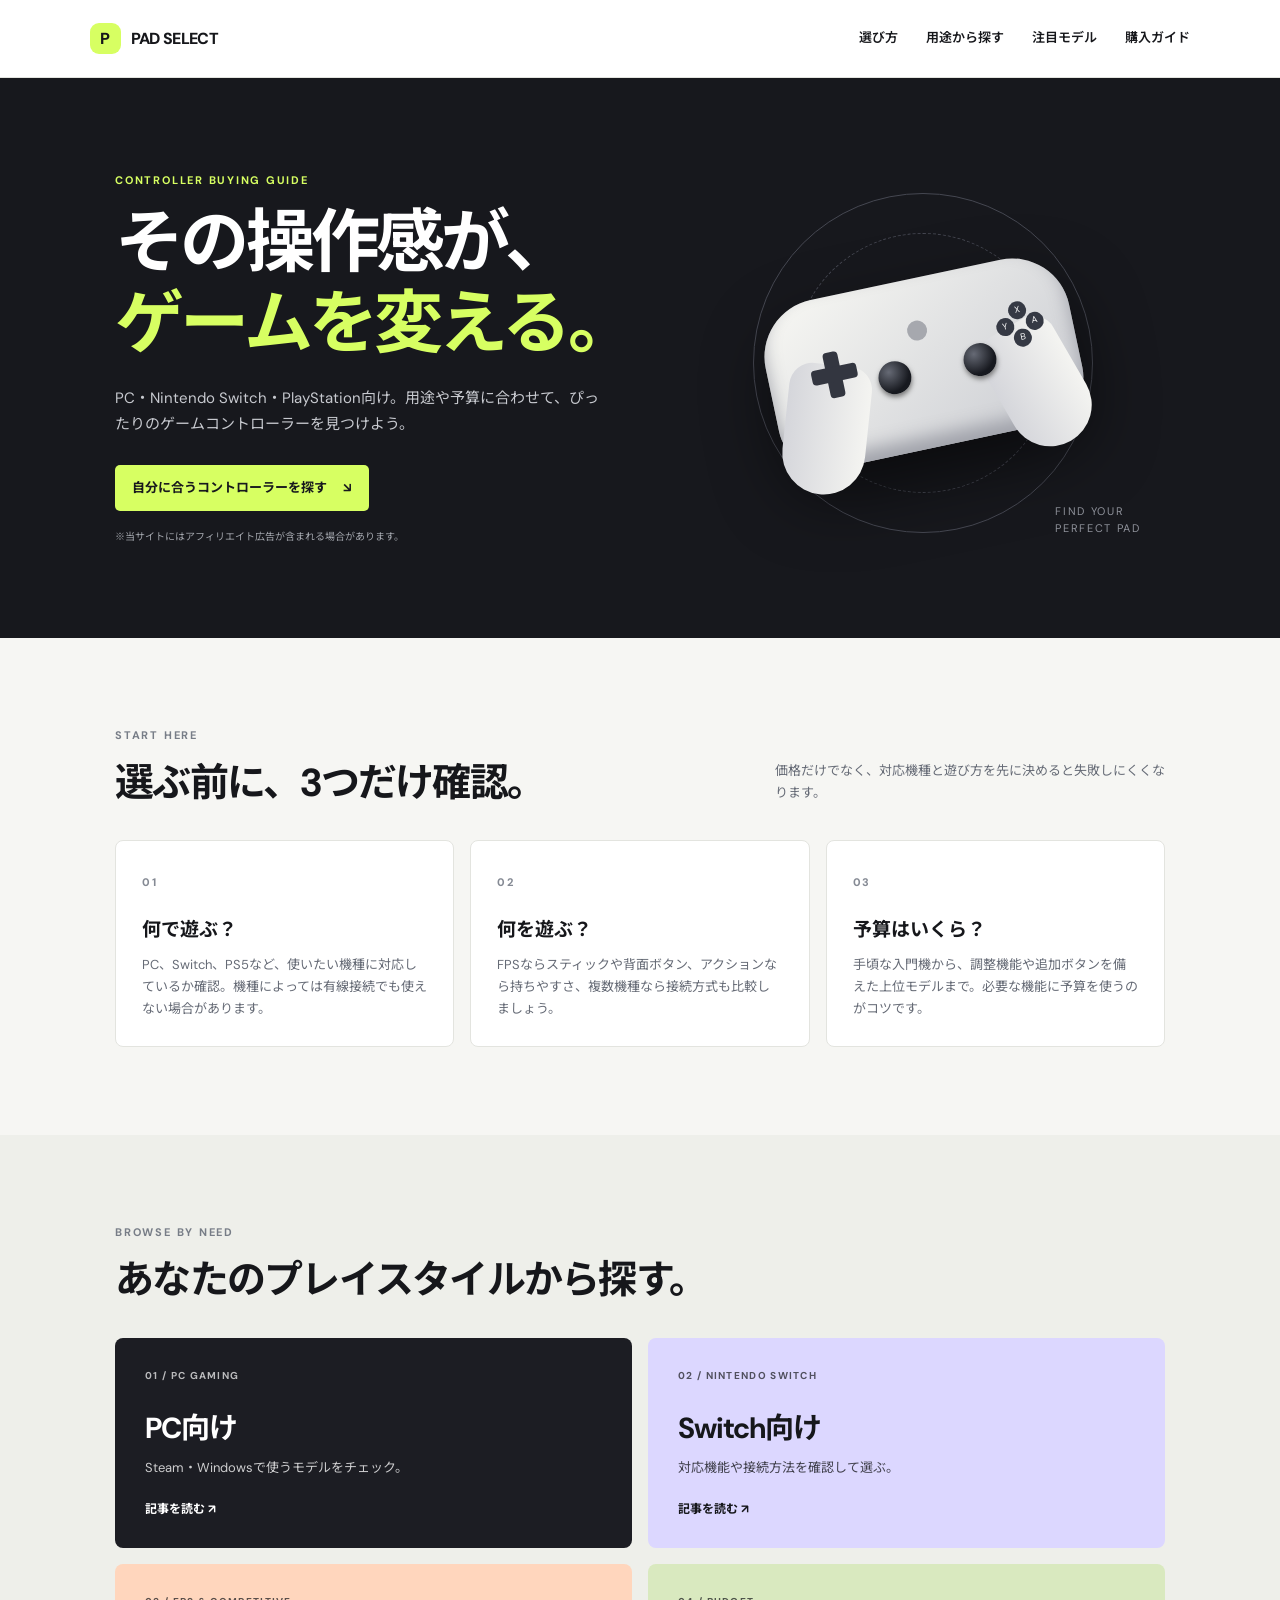
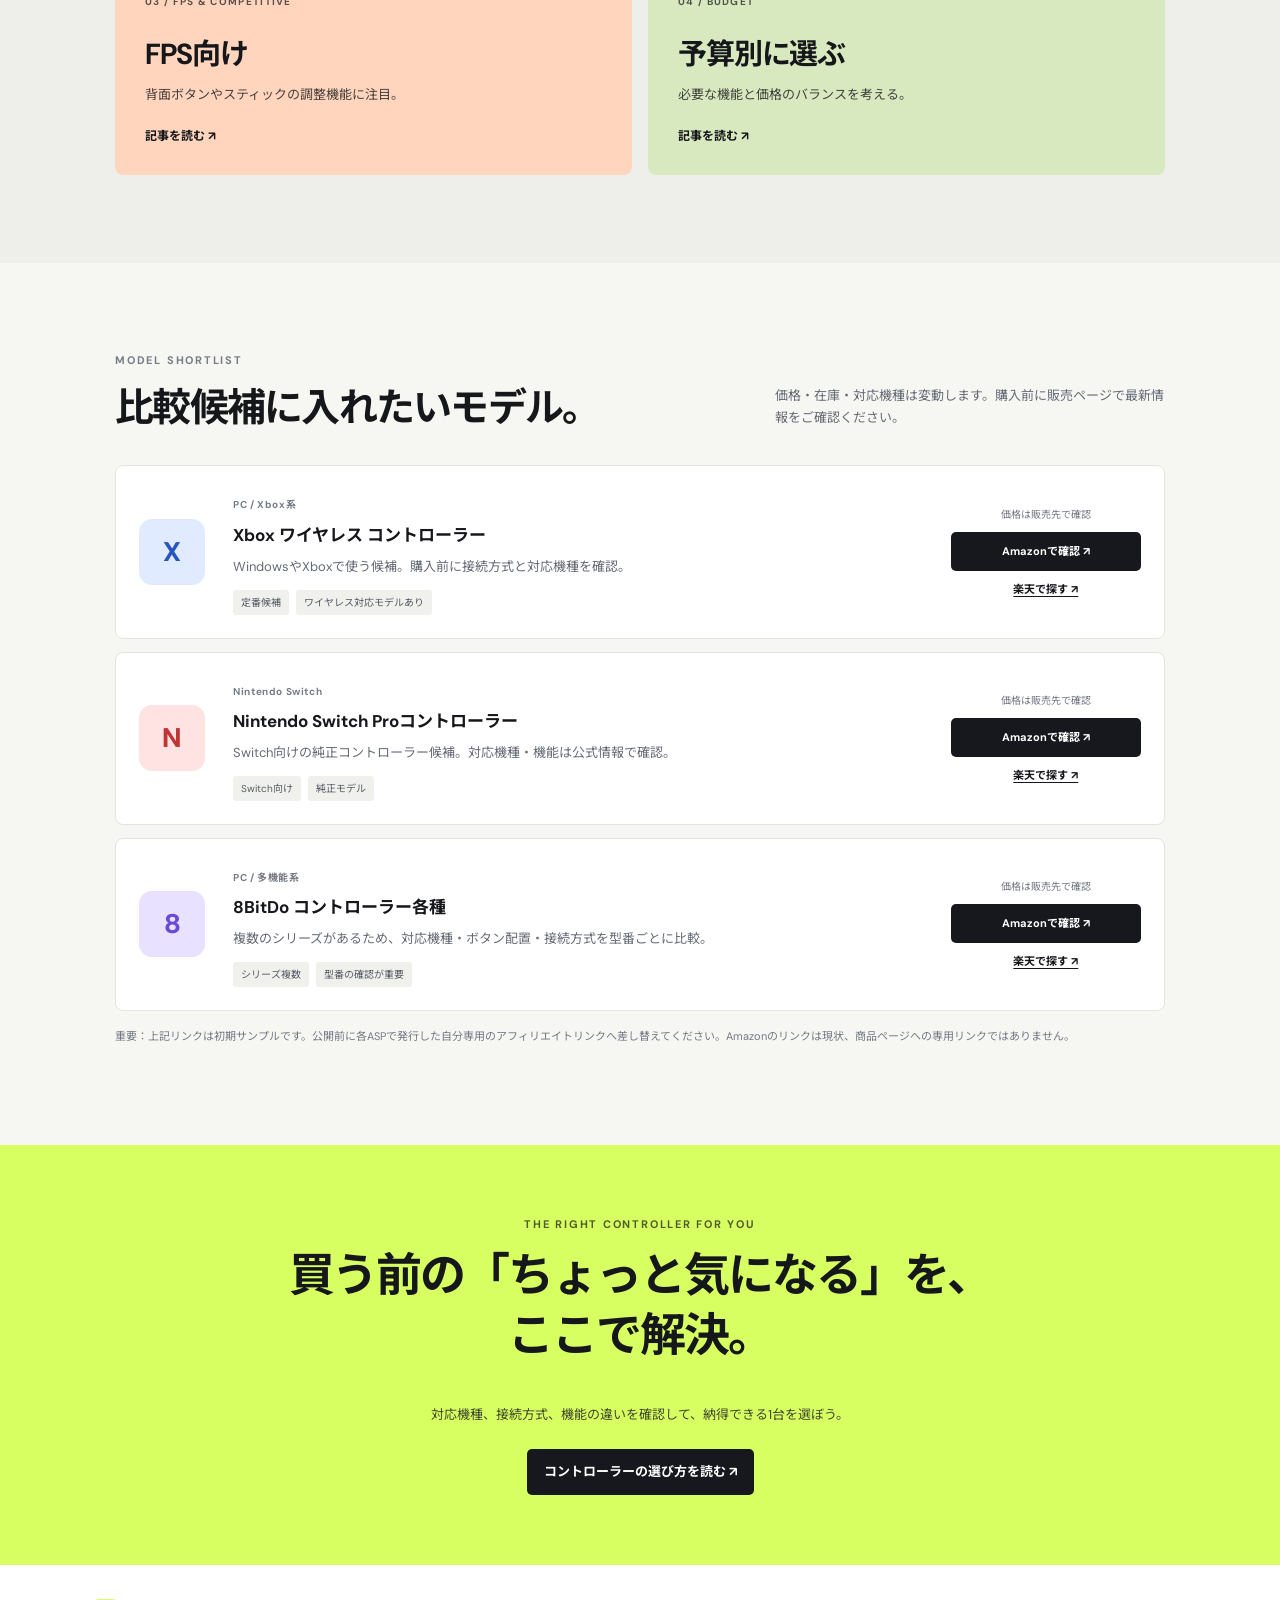
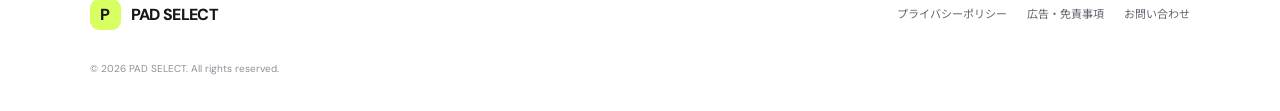
==== index.html @ a6861e36 "Add files via upload" ====
<!doctype html>
<html lang="ja">
<head>
<meta charset="utf-8">
<meta name="viewport" content="width=device-width,initial-scale=1">
<meta name="description" content="ゲームコントローラー選びに迷った人向けの比較ガイド。対応機種、接続方式、予算、用途から自分に合う1台を見つけよう。">
<title>PAD SELECT｜ゲームコントローラー比較ガイド</title>
<link rel="stylesheet" href="style.css">
</head>
<body>
<header class="site-header">
  <a class="brand" href="index.html"><span class="brand-mark">P</span> PAD SELECT</a>
  <nav><a href="#choose">選び方</a><a href="#categories">用途から探す</a><a href="#ranking">注目モデル</a><a href="articles/buying-guide.html">購入ガイド</a></nav>
</header>
<main>
<section class="hero">
  <div class="hero-copy">
    <p class="eyebrow">CONTROLLER BUYING GUIDE</p>
    <h1>その操作感が、<br><span>ゲームを変える。</span></h1>
    <p class="hero-lead">PC・Nintendo Switch・PlayStation向け。用途や予算に合わせて、ぴったりのゲームコントローラーを見つけよう。</p>
    <a class="button button-light" href="#categories">自分に合うコントローラーを探す <span>↘</span></a>
    <p class="notice">※当サイトにはアフィリエイト広告が含まれる場合があります。</p>
  </div>
  <div class="hero-art" aria-label="コントローラーのイメージ">
    <div class="orbit orbit-one"></div><div class="orbit orbit-two"></div>
    <div class="controller">
      <div class="grip grip-left"></div><div class="grip grip-right"></div>
      <div class="pad-cross"><i></i><b></b></div><div class="stick stick-left"></div><div class="stick stick-right"></div>
      <div class="face-buttons"><i>A</i><i>B</i><i>X</i><i>Y</i></div><div class="center-button"></div>
    </div>
    <div class="art-label">FIND YOUR<br>PERFECT PAD</div>
  </div>
</section>

<section class="section" id="choose">
  <div class="section-heading"><div><p class="eyebrow">START HERE</p><h2>選ぶ前に、3つだけ確認。</h2></div><p>価格だけでなく、対応機種と遊び方を先に決めると失敗しにくくなります。</p></div>
  <div class="three-grid">
    <article class="info-card"><span class="number">01</span><h3>何で遊ぶ？</h3><p>PC、Switch、PS5など、使いたい機種に対応しているか確認。機種によっては有線接続でも使えない場合があります。</p></article>
    <article class="info-card"><span class="number">02</span><h3>何を遊ぶ？</h3><p>FPSならスティックや背面ボタン、アクションなら持ちやすさ、複数機種なら接続方式も比較しましょう。</p></article>
    <article class="info-card"><span class="number">03</span><h3>予算はいくら？</h3><p>手頃な入門機から、調整機能や追加ボタンを備えた上位モデルまで。必要な機能に予算を使うのがコツです。</p></article>
  </div>
</section>

<section class="section category-section" id="categories">
  <div class="section-heading"><div><p class="eyebrow">BROWSE BY NEED</p><h2>あなたのプレイスタイルから探す。</h2></div></div>
  <div class="category-grid">
    <a class="category-card category-dark" href="articles/pc-controller.html"><span>01 / PC GAMING</span><h3>PC向け</h3><p>Steam・Windowsで使うモデルをチェック。</p><b>記事を読む ↗</b></a>
    <a class="category-card category-purple" href="articles/switch-controller.html"><span>02 / NINTENDO SWITCH</span><h3>Switch向け</h3><p>対応機能や接続方法を確認して選ぶ。</p><b>記事を読む ↗</b></a>
    <a class="category-card category-orange" href="articles/fps-controller.html"><span>03 / FPS & COMPETITIVE</span><h3>FPS向け</h3><p>背面ボタンやスティックの調整機能に注目。</p><b>記事を読む ↗</b></a>
    <a class="category-card category-green" href="articles/budget-controller.html"><span>04 / BUDGET</span><h3>予算別に選ぶ</h3><p>必要な機能と価格のバランスを考える。</p><b>記事を読む ↗</b></a>
  </div>
</section>

<section class="section" id="ranking">
  <div class="section-heading"><div><p class="eyebrow">MODEL SHORTLIST</p><h2>比較候補に入れたいモデル。</h2></div><p>価格・在庫・対応機種は変動します。購入前に販売ページで最新情報をご確認ください。</p></div>
  <div class="product-list">
    <article class="product-card"><div class="product-symbol symbol-blue">X</div><div class="product-copy"><span class="product-tag">PC / Xbox系</span><h3>Xbox ワイヤレス コントローラー</h3><p>WindowsやXboxで使う候補。購入前に接続方式と対応機種を確認。</p><div class="specs"><span>定番候補</span><span>ワイヤレス対応モデルあり</span></div></div><div class="product-action"><span class="price">価格は販売先で確認</span><a class="button button-dark affiliate-link" href="https://www.amazon.co.jp/" target="_blank" rel="sponsored nofollow noopener">Amazonで確認 ↗</a><a class="text-link affiliate-link" href="https://search.rakuten.co.jp/search/mall/Xbox+ワイヤレス+コントローラー/" target="_blank" rel="sponsored nofollow noopener">楽天で探す ↗</a></div></article>
    <article class="product-card"><div class="product-symbol symbol-red">N</div><div class="product-copy"><span class="product-tag">Nintendo Switch</span><h3>Nintendo Switch Proコントローラー</h3><p>Switch向けの純正コントローラー候補。対応機種・機能は公式情報で確認。</p><div class="specs"><span>Switch向け</span><span>純正モデル</span></div></div><div class="product-action"><span class="price">価格は販売先で確認</span><a class="button button-dark affiliate-link" href="https://www.amazon.co.jp/" target="_blank" rel="sponsored nofollow noopener">Amazonで確認 ↗</a><a class="text-link affiliate-link" href="https://search.rakuten.co.jp/search/mall/Nintendo+Switch+Proコントローラー/" target="_blank" rel="sponsored nofollow noopener">楽天で探す ↗</a></div></article>
    <article class="product-card"><div class="product-symbol symbol-violet">8</div><div class="product-copy"><span class="product-tag">PC / 多機能系</span><h3>8BitDo コントローラー各種</h3><p>複数のシリーズがあるため、対応機種・ボタン配置・接続方式を型番ごとに比較。</p><div class="specs"><span>シリーズ複数</span><span>型番の確認が重要</span></div></div><div class="product-action"><span class="price">価格は販売先で確認</span><a class="button button-dark affiliate-link" href="https://www.amazon.co.jp/" target="_blank" rel="sponsored nofollow noopener">Amazonで確認 ↗</a><a class="text-link affiliate-link" href="https://search.rakuten.co.jp/search/mall/8BitDo+コントローラー/" target="_blank" rel="sponsored nofollow noopener">楽天で探す ↗</a></div></article>
  </div>
  <p class="small-note">重要：上記リンクは初期サンプルです。公開前に各ASPで発行した自分専用のアフィリエイトリンクへ差し替えてください。Amazonのリンクは現状、商品ページへの専用リンクではありません。</p>
</section>

<section class="cta">
  <p class="eyebrow">THE RIGHT CONTROLLER FOR YOU</p><h2>買う前の「ちょっと気になる」を、<br>ここで解決。</h2><p>対応機種、接続方式、機能の違いを確認して、納得できる1台を選ぼう。</p><a class="button button-light" href="articles/buying-guide.html">コントローラーの選び方を読む ↗</a>
</section>
</main>
<footer class="site-footer"><a class="brand" href="index.html"><span class="brand-mark">P</span> PAD SELECT</a><div class="footer-links"><a href="privacy.html">プライバシーポリシー</a><a href="disclosure.html">広告・免責事項</a><a href="contact.html">お問い合わせ</a></div><p>© 2026 PAD SELECT. All rights reserved.</p></footer>
</body></html>
---- style.css ----
@import url('https://fonts.googleapis.com/css2?family=DM+Sans:wght@400;500;600;700&family=Noto+Sans+JP:wght@400;500;600;700;800&display=swap');
:root{--ink:#16171b;--muted:#666b76;--paper:#f6f6f3;--line:#e3e4df;--lime:#d7ff62;--purple:#8d7bff}
*{box-sizing:border-box}html{scroll-behavior:smooth}body{margin:0;background:var(--paper);color:var(--ink);font-family:"DM Sans","Noto Sans JP",sans-serif;line-height:1.7}a{color:inherit;text-decoration:none}.site-header{height:78px;padding:0 7vw;display:flex;align-items:center;justify-content:space-between;background:#fff;border-bottom:1px solid var(--line)}.brand{font-weight:800;letter-spacing:-.04em;display:flex;align-items:center;gap:10px}.brand-mark{display:inline-grid;place-items:center;background:var(--lime);width:31px;height:31px;border-radius:9px;font-weight:800}.site-header nav{display:flex;gap:28px;font-size:13px;font-weight:600}.site-header nav a:hover,.footer-links a:hover{opacity:.6}.hero{background:#17181d;color:white;min-height:560px;padding:75px 9vw 65px;display:grid;grid-template-columns:1.05fr .95fr;align-items:center;gap:30px;overflow:hidden}.eyebrow{font-size:11px;letter-spacing:.16em;font-weight:700;margin:0 0 13px;color:#777d87}.hero .eyebrow{color:var(--lime)}h1,h2,h3,p{margin-top:0}h1{font-size:clamp(42px,5.4vw,70px);line-height:1.17;letter-spacing:-.055em;margin:0 0 22px}h1 span{color:var(--lime)}.hero-lead{max-width:490px;color:#c7c9cf;font-size:15px;margin-bottom:28px}.button{display:inline-flex;align-items:center;justify-content:center;gap:16px;border-radius:5px;padding:12px 17px;font-size:13px;font-weight:700;transition:transform .2s,opacity .2s}.button:hover{transform:translateY(-2px);opacity:.9}.button-light{background:var(--lime);color:#17181d}.button-dark{background:#17181d;color:white}.notice{font-size:10px;color:#a3a6ad;margin-top:17px}.hero-art{height:360px;position:relative;display:grid;place-items:center}.orbit{position:absolute;border:1px solid #454751;border-radius:50%;width:340px;height:340px}.orbit-two{width:260px;height:260px;border-style:dashed}.controller{position:relative;width:310px;height:170px;background:linear-gradient(145deg,#f8f8f4,#c9cbd1);border-radius:58px 58px 48px 48px;transform:rotate(-12deg);box-shadow:0 30px 65px #0008,inset 0 -12px 18px #a0a2aa;z-index:1}.grip{position:absolute;background:linear-gradient(90deg,#d5d6db,#f4f4f1);width:83px;height:130px;top:65px;border-radius:25px 25px 45px 45px;z-index:-1}.grip-left{left:5px;transform:rotate(18deg)}.grip-right{right:5px;transform:rotate(-18deg)}.pad-cross{position:absolute;left:43px;top:55px;width:46px;height:46px}.pad-cross:before,.pad-cross:after{content:"";position:absolute;background:#333640;border-radius:4px}.pad-cross:before{width:15px;height:46px;left:15px}.pad-cross:after{width:46px;height:15px;top:15px}.stick{position:absolute;width:33px;height:33px;border-radius:50%;background:radial-gradient(circle at 35% 30%,#666a75,#17191f 65%);box-shadow:0 3px 5px #777;top:77px}.stick-left{left:108px}.stick-right{right:82px}.face-buttons{position:absolute;right:28px;top:44px;width:48px;height:48px}.face-buttons i{position:absolute;display:grid;place-items:center;width:18px;height:18px;background:#353944;color:white;border-radius:50%;font-size:9px;font-style:normal}.face-buttons i:nth-child(1){top:14px;right:0}.face-buttons i:nth-child(2){top:28px;left:15px}.face-buttons i:nth-child(3){top:0;left:15px}.face-buttons i:nth-child(4){top:14px;left:0}.center-button{position:absolute;top:42px;left:146px;width:20px;height:20px;border-radius:50%;background:#a6a8ae}.art-label{position:absolute;bottom:7px;right:5%;font-size:11px;letter-spacing:.15em;color:#8f929b;line-height:1.5}.section{padding:88px 9vw}.section-heading{display:flex;justify-content:space-between;align-items:end;gap:35px;margin-bottom:32px}.section-heading h2{font-size:clamp(27px,3.2vw,39px);letter-spacing:-.045em;line-height:1.3;margin:0}.section-heading>p{max-width:390px;color:var(--muted);font-size:13px;margin-bottom:4px}.three-grid{display:grid;grid-template-columns:repeat(3,1fr);gap:16px}.info-card{background:white;border:1px solid var(--line);padding:26px;border-radius:8px;min-height:205px}.number{font-size:11px;font-weight:800;color:#858a94;letter-spacing:.12em}.info-card h3{margin:19px 0 8px;font-size:19px}.info-card p,.category-card p,.product-copy p{font-size:13px;color:var(--muted);margin:0}.category-section{background:#eeefea}.category-grid{display:grid;grid-template-columns:repeat(2,1fr);gap:16px}.category-card{padding:29px 30px;min-height:205px;border-radius:8px;display:flex;flex-direction:column;align-items:flex-start;transition:transform .2s}.category-card:hover{transform:translateY(-3px)}.category-card span{font-size:10px;letter-spacing:.13em;font-weight:700;opacity:.7}.category-card h3{font-size:29px;margin:20px 0 4px;letter-spacing:-.04em}.category-card p{color:inherit;opacity:.78}.category-card b{font-size:12px;margin-top:auto;padding-top:20px}.category-dark{background:#1c1d23;color:#fff}.category-purple{background:#dcd7ff}.category-orange{background:#ffd6bd}.category-green{background:#d9e9bf}.product-list{display:flex;flex-direction:column;gap:13px}.product-card{background:white;border:1px solid var(--line);border-radius:8px;padding:23px;display:grid;grid-template-columns:72px 1fr 190px;gap:22px;align-items:center}.product-symbol{height:66px;width:66px;border-radius:13px;display:grid;place-items:center;font-size:27px;font-weight:800}.symbol-blue{background:#e1ebff;color:#2856bd}.symbol-red{background:#ffe2e2;color:#bf3434}.symbol-violet{background:#e8e1ff;color:#684ad5}.product-tag{font-size:10px;color:#777d87;font-weight:700;letter-spacing:.06em}.product-copy h3{font-size:17px;margin:4px 0 6px}.specs{display:flex;flex-wrap:wrap;gap:7px;margin-top:12px}.specs span{background:#f0f1ed;padding:4px 8px;border-radius:3px;font-size:10px;color:#555b65}.product-action{display:flex;flex-direction:column;align-items:stretch;gap:9px}.price{font-size:10px;color:#737883;text-align:center}.product-action .button{font-size:11px;padding:10px 12px}.text-link{text-align:center;font-size:11px;font-weight:700;text-decoration:underline;text-underline-offset:3px}.small-note{font-size:11px;color:#747984;margin-top:16px}.cta{padding:70px 9vw;background:#d7ff62;text-align:center}.cta .eyebrow{color:#535d2b}.cta h2{font-size:clamp(30px,4vw,46px);line-height:1.3;letter-spacing:-.045em}.cta p:not(.eyebrow){font-size:13px;color:#434a2d}.cta .button{background:#17181d;color:white;margin-top:10px}.site-footer{padding:34px 7vw;background:white;display:flex;align-items:center;gap:30px;flex-wrap:wrap}.footer-links{display:flex;gap:20px;margin-left:auto;font-size:11px;color:#606570}.site-footer>p{width:100%;font-size:10px;color:#8b9098;margin:0}.article-wrap{max-width:850px;margin:0 auto;padding:65px 24px 90px}.article-wrap h1{font-size:clamp(34px,5vw,52px);color:var(--ink);margin-bottom:18px}.article-wrap .lead{font-size:17px;color:var(--muted);margin-bottom:38px}.article-wrap h2{margin-top:42px;font-size:26px;letter-spacing:-.03em}.article-wrap h3{margin-top:25px;font-size:18px}.article-wrap p,.article-wrap li{font-size:15px}.article-wrap .callout{padding:18px 20px;background:#e9eddd;border-left:3px solid #8ca54c;border-radius:3px}.article-wrap .back{display:inline-block;margin-top:35px;font-weight:700;text-decoration:underline}.simple-header{padding:24px 7vw;background:white;border-bottom:1px solid var(--line)}@media(max-width:760px){.site-header{height:auto;padding:18px 6vw;align-items:flex-start;gap:18px;flex-direction:column}.site-header nav{gap:15px;flex-wrap:wrap;font-size:12px}.hero{padding:55px 7vw 45px;grid-template-columns:1fr;min-height:unset}.hero-art{height:300px}.controller{transform:scale(.84) rotate(-12deg)}.orbit{width:270px;height:270px}.orbit-two{width:210px;height:210px}.section{padding:60px 7vw}.section-heading{display:block}.section-heading>p{margin-top:15px}.three-grid{grid-template-columns:1fr}.info-card{min-height:unset}.category-grid{grid-template-columns:1fr}.product-card{grid-template-columns:54px 1fr;gap:14px;padding:17px}.product-symbol{width:52px;height:52px}.product-action{grid-column:1/-1}.product-action .button{width:100%}.footer-links{margin-left:0;flex-wrap:wrap}.site-footer{gap:18px}.cta{padding:58px 7vw}}
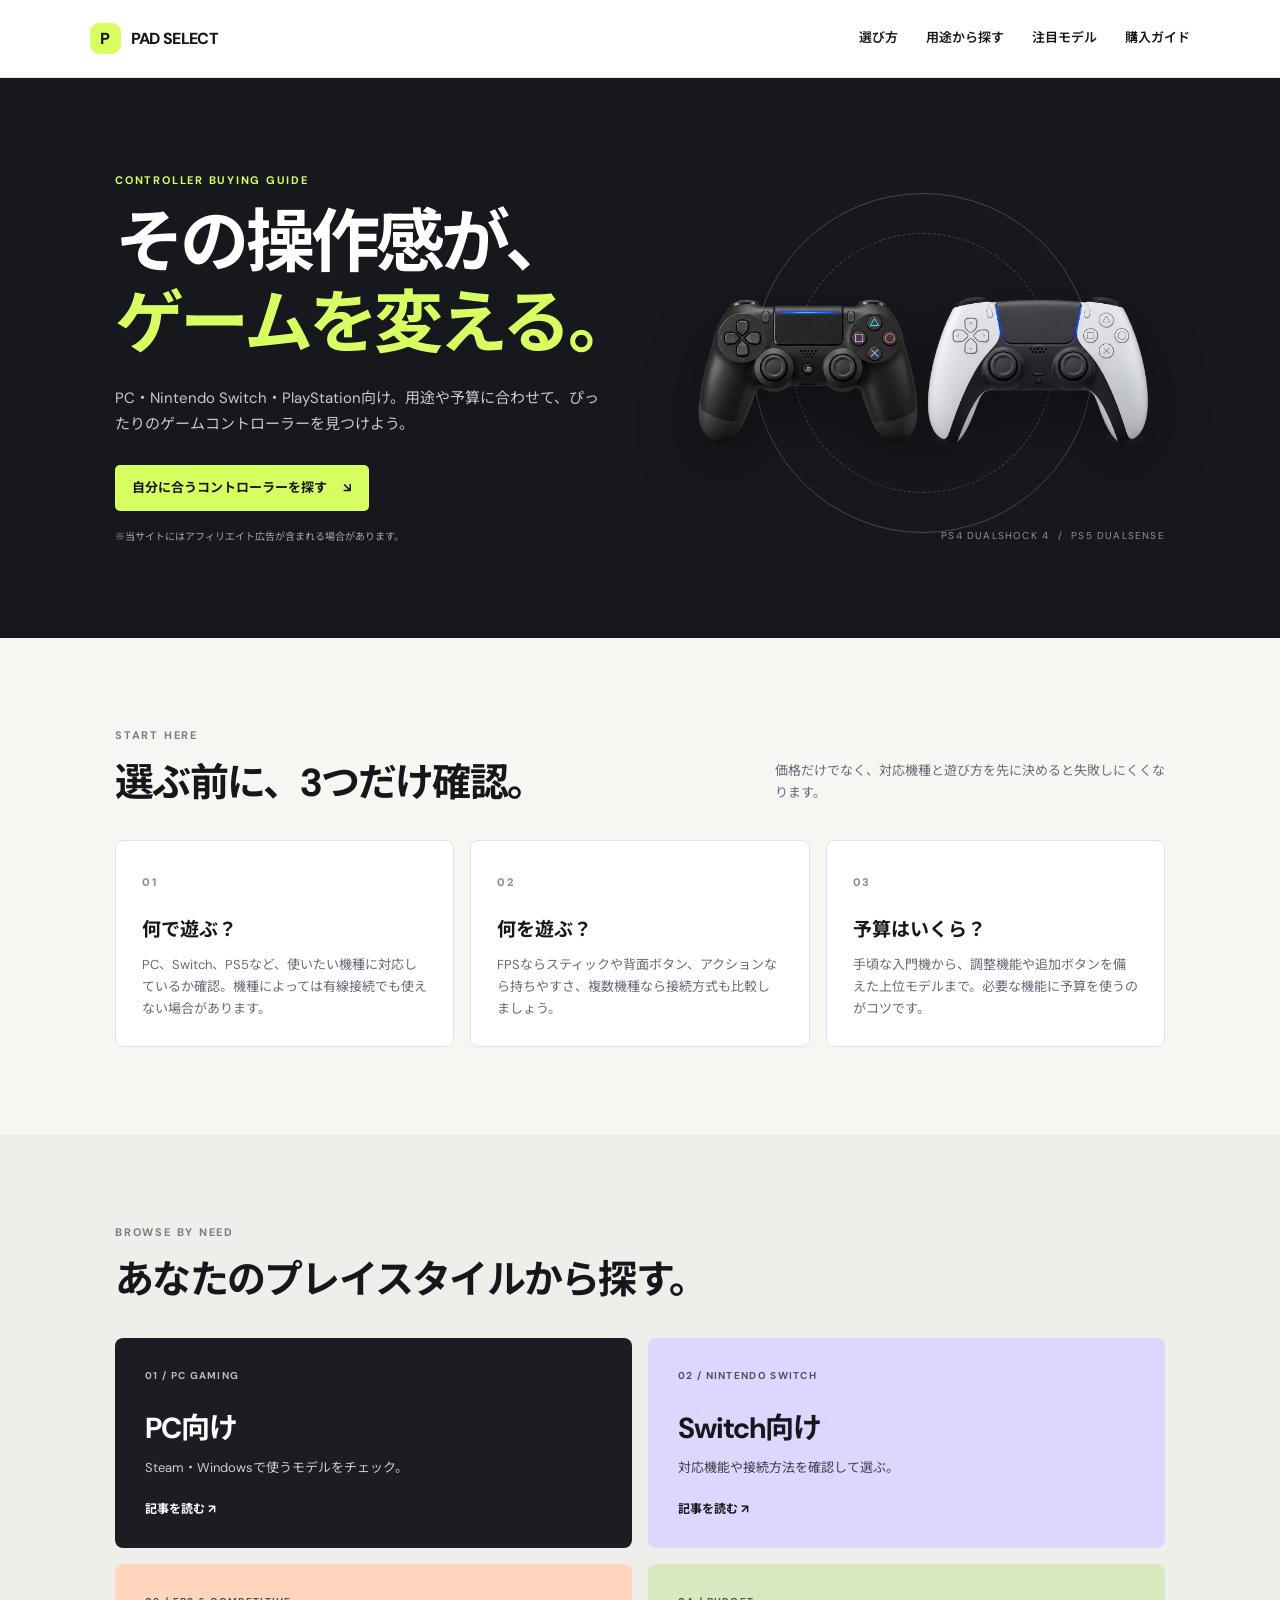
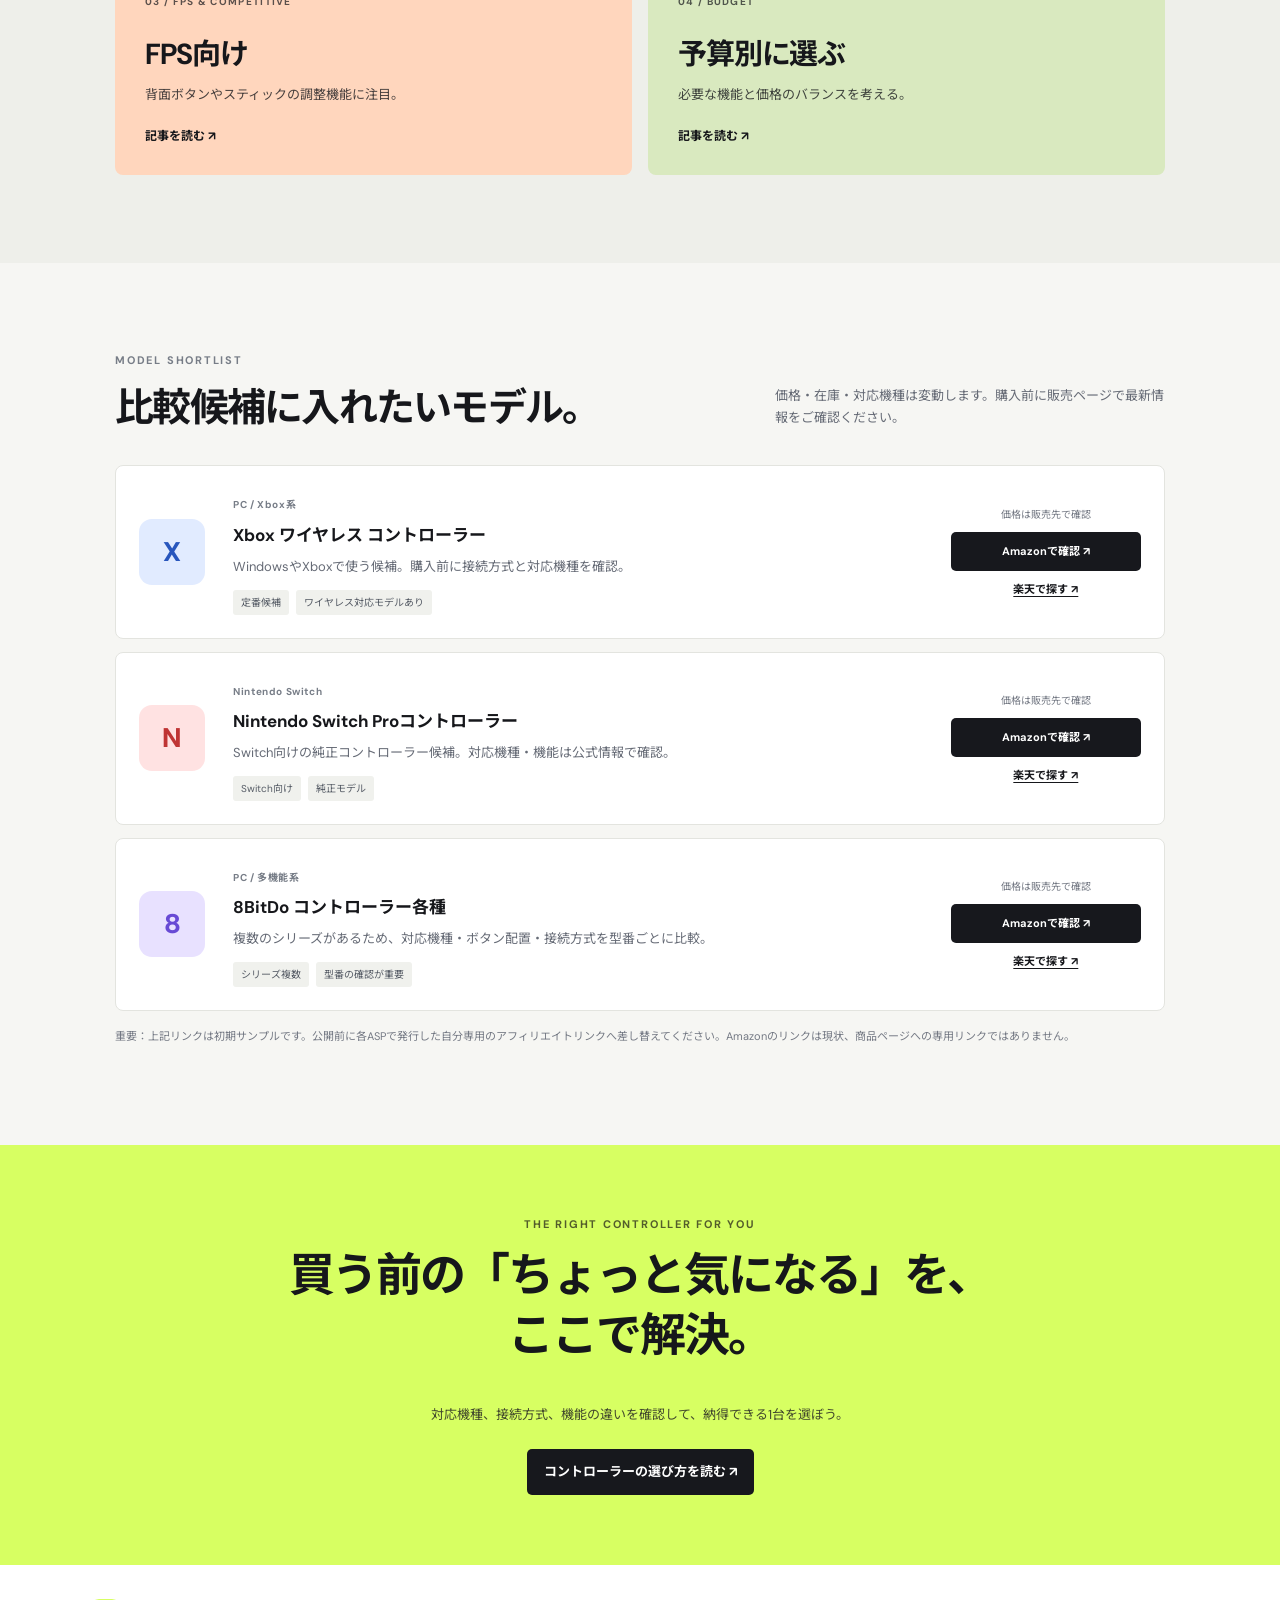
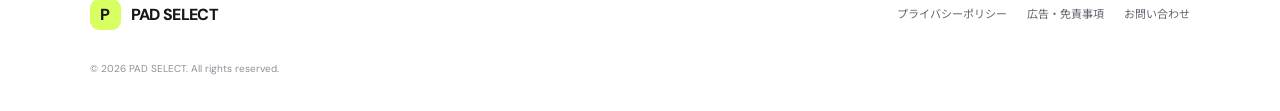
==== commit 42e00767: "Add files via upload" ====
--- a/index.html
+++ b/index.html
@@ -21,14 +21,10 @@
     <a class="button button-light" href="#categories">自分に合うコントローラーを探す <span>↘</span></a>
     <p class="notice">※当サイトにはアフィリエイト広告が含まれる場合があります。</p>
   </div>
-  <div class="hero-art" aria-label="コントローラーのイメージ">
+  <div class="hero-art hero-art-playstation" aria-label="PS4のDUALSHOCK 4とPS5のDualSenseコントローラー">
     <div class="orbit orbit-one"></div><div class="orbit orbit-two"></div>
-    <div class="controller">
-      <div class="grip grip-left"></div><div class="grip grip-right"></div>
-      <div class="pad-cross"><i></i><b></b></div><div class="stick stick-left"></div><div class="stick stick-right"></div>
-      <div class="face-buttons"><i>A</i><i>B</i><i>X</i><i>Y</i></div><div class="center-button"></div>
-    </div>
-    <div class="art-label">FIND YOUR<br>PERFECT PAD</div>
+    <img class="playstation-controllers" src="playstation-controllers.png" alt="左に黒いPS4 DUALSHOCK 4、右に白黒のPS5 DualSenseコントローラー">
+    <div class="art-label">PS4 DUALSHOCK 4&nbsp; / &nbsp;PS5 DUALSENSE</div>
   </div>
 </section>
 
--- a/style.css
+++ b/style.css
@@ -1,3 +1,11 @@
 @import url('https://fonts.googleapis.com/css2?family=DM+Sans:wght@400;500;600;700&family=Noto+Sans+JP:wght@400;500;600;700;800&display=swap');
 :root{--ink:#16171b;--muted:#666b76;--paper:#f6f6f3;--line:#e3e4df;--lime:#d7ff62;--purple:#8d7bff}
 *{box-sizing:border-box}html{scroll-behavior:smooth}body{margin:0;background:var(--paper);color:var(--ink);font-family:"DM Sans","Noto Sans JP",sans-serif;line-height:1.7}a{color:inherit;text-decoration:none}.site-header{height:78px;padding:0 7vw;display:flex;align-items:center;justify-content:space-between;background:#fff;border-bottom:1px solid var(--line)}.brand{font-weight:800;letter-spacing:-.04em;display:flex;align-items:center;gap:10px}.brand-mark{display:inline-grid;place-items:center;background:var(--lime);width:31px;height:31px;border-radius:9px;font-weight:800}.site-header nav{display:flex;gap:28px;font-size:13px;font-weight:600}.site-header nav a:hover,.footer-links a:hover{opacity:.6}.hero{background:#17181d;color:white;min-height:560px;padding:75px 9vw 65px;display:grid;grid-template-columns:1.05fr .95fr;align-items:center;gap:30px;overflow:hidden}.eyebrow{font-size:11px;letter-spacing:.16em;font-weight:700;margin:0 0 13px;color:#777d87}.hero .eyebrow{color:var(--lime)}h1,h2,h3,p{margin-top:0}h1{font-size:clamp(42px,5.4vw,70px);line-height:1.17;letter-spacing:-.055em;margin:0 0 22px}h1 span{color:var(--lime)}.hero-lead{max-width:490px;color:#c7c9cf;font-size:15px;margin-bottom:28px}.button{display:inline-flex;align-items:center;justify-content:center;gap:16px;border-radius:5px;padding:12px 17px;font-size:13px;font-weight:700;transition:transform .2s,opacity .2s}.button:hover{transform:translateY(-2px);opacity:.9}.button-light{background:var(--lime);color:#17181d}.button-dark{background:#17181d;color:white}.notice{font-size:10px;color:#a3a6ad;margin-top:17px}.hero-art{height:360px;position:relative;display:grid;place-items:center}.orbit{position:absolute;border:1px solid #454751;border-radius:50%;width:340px;height:340px}.orbit-two{width:260px;height:260px;border-style:dashed}.controller{position:relative;width:310px;height:170px;background:linear-gradient(145deg,#f8f8f4,#c9cbd1);border-radius:58px 58px 48px 48px;transform:rotate(-12deg);box-shadow:0 30px 65px #0008,inset 0 -12px 18px #a0a2aa;z-index:1}.grip{position:absolute;background:linear-gradient(90deg,#d5d6db,#f4f4f1);width:83px;height:130px;top:65px;border-radius:25px 25px 45px 45px;z-index:-1}.grip-left{left:5px;transform:rotate(18deg)}.grip-right{right:5px;transform:rotate(-18deg)}.pad-cross{position:absolute;left:43px;top:55px;width:46px;height:46px}.pad-cross:before,.pad-cross:after{content:"";position:absolute;background:#333640;border-radius:4px}.pad-cross:before{width:15px;height:46px;left:15px}.pad-cross:after{width:46px;height:15px;top:15px}.stick{position:absolute;width:33px;height:33px;border-radius:50%;background:radial-gradient(circle at 35% 30%,#666a75,#17191f 65%);box-shadow:0 3px 5px #777;top:77px}.stick-left{left:108px}.stick-right{right:82px}.face-buttons{position:absolute;right:28px;top:44px;width:48px;height:48px}.face-buttons i{position:absolute;display:grid;place-items:center;width:18px;height:18px;background:#353944;color:white;border-radius:50%;font-size:9px;font-style:normal}.face-buttons i:nth-child(1){top:14px;right:0}.face-buttons i:nth-child(2){top:28px;left:15px}.face-buttons i:nth-child(3){top:0;left:15px}.face-buttons i:nth-child(4){top:14px;left:0}.center-button{position:absolute;top:42px;left:146px;width:20px;height:20px;border-radius:50%;background:#a6a8ae}.art-label{position:absolute;bottom:7px;right:5%;font-size:11px;letter-spacing:.15em;color:#8f929b;line-height:1.5}.section{padding:88px 9vw}.section-heading{display:flex;justify-content:space-between;align-items:end;gap:35px;margin-bottom:32px}.section-heading h2{font-size:clamp(27px,3.2vw,39px);letter-spacing:-.045em;line-height:1.3;margin:0}.section-heading>p{max-width:390px;color:var(--muted);font-size:13px;margin-bottom:4px}.three-grid{display:grid;grid-template-columns:repeat(3,1fr);gap:16px}.info-card{background:white;border:1px solid var(--line);padding:26px;border-radius:8px;min-height:205px}.number{font-size:11px;font-weight:800;color:#858a94;letter-spacing:.12em}.info-card h3{margin:19px 0 8px;font-size:19px}.info-card p,.category-card p,.product-copy p{font-size:13px;color:var(--muted);margin:0}.category-section{background:#eeefea}.category-grid{display:grid;grid-template-columns:repeat(2,1fr);gap:16px}.category-card{padding:29px 30px;min-height:205px;border-radius:8px;display:flex;flex-direction:column;align-items:flex-start;transition:transform .2s}.category-card:hover{transform:translateY(-3px)}.category-card span{font-size:10px;letter-spacing:.13em;font-weight:700;opacity:.7}.category-card h3{font-size:29px;margin:20px 0 4px;letter-spacing:-.04em}.category-card p{color:inherit;opacity:.78}.category-card b{font-size:12px;margin-top:auto;padding-top:20px}.category-dark{background:#1c1d23;color:#fff}.category-purple{background:#dcd7ff}.category-orange{background:#ffd6bd}.category-green{background:#d9e9bf}.product-list{display:flex;flex-direction:column;gap:13px}.product-card{background:white;border:1px solid var(--line);border-radius:8px;padding:23px;display:grid;grid-template-columns:72px 1fr 190px;gap:22px;align-items:center}.product-symbol{height:66px;width:66px;border-radius:13px;display:grid;place-items:center;font-size:27px;font-weight:800}.symbol-blue{background:#e1ebff;color:#2856bd}.symbol-red{background:#ffe2e2;color:#bf3434}.symbol-violet{background:#e8e1ff;color:#684ad5}.product-tag{font-size:10px;color:#777d87;font-weight:700;letter-spacing:.06em}.product-copy h3{font-size:17px;margin:4px 0 6px}.specs{display:flex;flex-wrap:wrap;gap:7px;margin-top:12px}.specs span{background:#f0f1ed;padding:4px 8px;border-radius:3px;font-size:10px;color:#555b65}.product-action{display:flex;flex-direction:column;align-items:stretch;gap:9px}.price{font-size:10px;color:#737883;text-align:center}.product-action .button{font-size:11px;padding:10px 12px}.text-link{text-align:center;font-size:11px;font-weight:700;text-decoration:underline;text-underline-offset:3px}.small-note{font-size:11px;color:#747984;margin-top:16px}.cta{padding:70px 9vw;background:#d7ff62;text-align:center}.cta .eyebrow{color:#535d2b}.cta h2{font-size:clamp(30px,4vw,46px);line-height:1.3;letter-spacing:-.045em}.cta p:not(.eyebrow){font-size:13px;color:#434a2d}.cta .button{background:#17181d;color:white;margin-top:10px}.site-footer{padding:34px 7vw;background:white;display:flex;align-items:center;gap:30px;flex-wrap:wrap}.footer-links{display:flex;gap:20px;margin-left:auto;font-size:11px;color:#606570}.site-footer>p{width:100%;font-size:10px;color:#8b9098;margin:0}.article-wrap{max-width:850px;margin:0 auto;padding:65px 24px 90px}.article-wrap h1{font-size:clamp(34px,5vw,52px);color:var(--ink);margin-bottom:18px}.article-wrap .lead{font-size:17px;color:var(--muted);margin-bottom:38px}.article-wrap h2{margin-top:42px;font-size:26px;letter-spacing:-.03em}.article-wrap h3{margin-top:25px;font-size:18px}.article-wrap p,.article-wrap li{font-size:15px}.article-wrap .callout{padding:18px 20px;background:#e9eddd;border-left:3px solid #8ca54c;border-radius:3px}.article-wrap .back{display:inline-block;margin-top:35px;font-weight:700;text-decoration:underline}.simple-header{padding:24px 7vw;background:white;border-bottom:1px solid var(--line)}@media(max-width:760px){.site-header{height:auto;padding:18px 6vw;align-items:flex-start;gap:18px;flex-direction:column}.site-header nav{gap:15px;flex-wrap:wrap;font-size:12px}.hero{padding:55px 7vw 45px;grid-template-columns:1fr;min-height:unset}.hero-art{height:300px}.controller{transform:scale(.84) rotate(-12deg)}.orbit{width:270px;height:270px}.orbit-two{width:210px;height:210px}.section{padding:60px 7vw}.section-heading{display:block}.section-heading>p{margin-top:15px}.three-grid{grid-template-columns:1fr}.info-card{min-height:unset}.category-grid{grid-template-columns:1fr}.product-card{grid-template-columns:54px 1fr;gap:14px;padding:17px}.product-symbol{width:52px;height:52px}.product-action{grid-column:1/-1}.product-action .button{width:100%}.footer-links{margin-left:0;flex-wrap:wrap}.site-footer{gap:18px}.cta{padding:58px 7vw}}
+
+/* PlayStation controller hero artwork */
+.hero-art-playstation{min-width:0;}
+.playstation-controllers{position:relative;z-index:1;display:block;width:min(100%,650px);height:auto;object-fit:contain;filter:drop-shadow(0 22px 30px #0005);}
+.hero-art-playstation .orbit{width:340px;height:340px;}
+.hero-art-playstation .orbit-two{width:260px;height:260px;}
+.hero-art-playstation .art-label{right:0;bottom:0;font-size:10px;letter-spacing:.12em;}
+@media(max-width:760px){.playstation-controllers{width:100%;}.hero-art-playstation{height:270px;}.hero-art-playstation .orbit{width:260px;height:260px;}.hero-art-playstation .orbit-two{width:205px;height:205px;}.hero-art-playstation .art-label{right:0;bottom:-3px;font-size:8px;}}
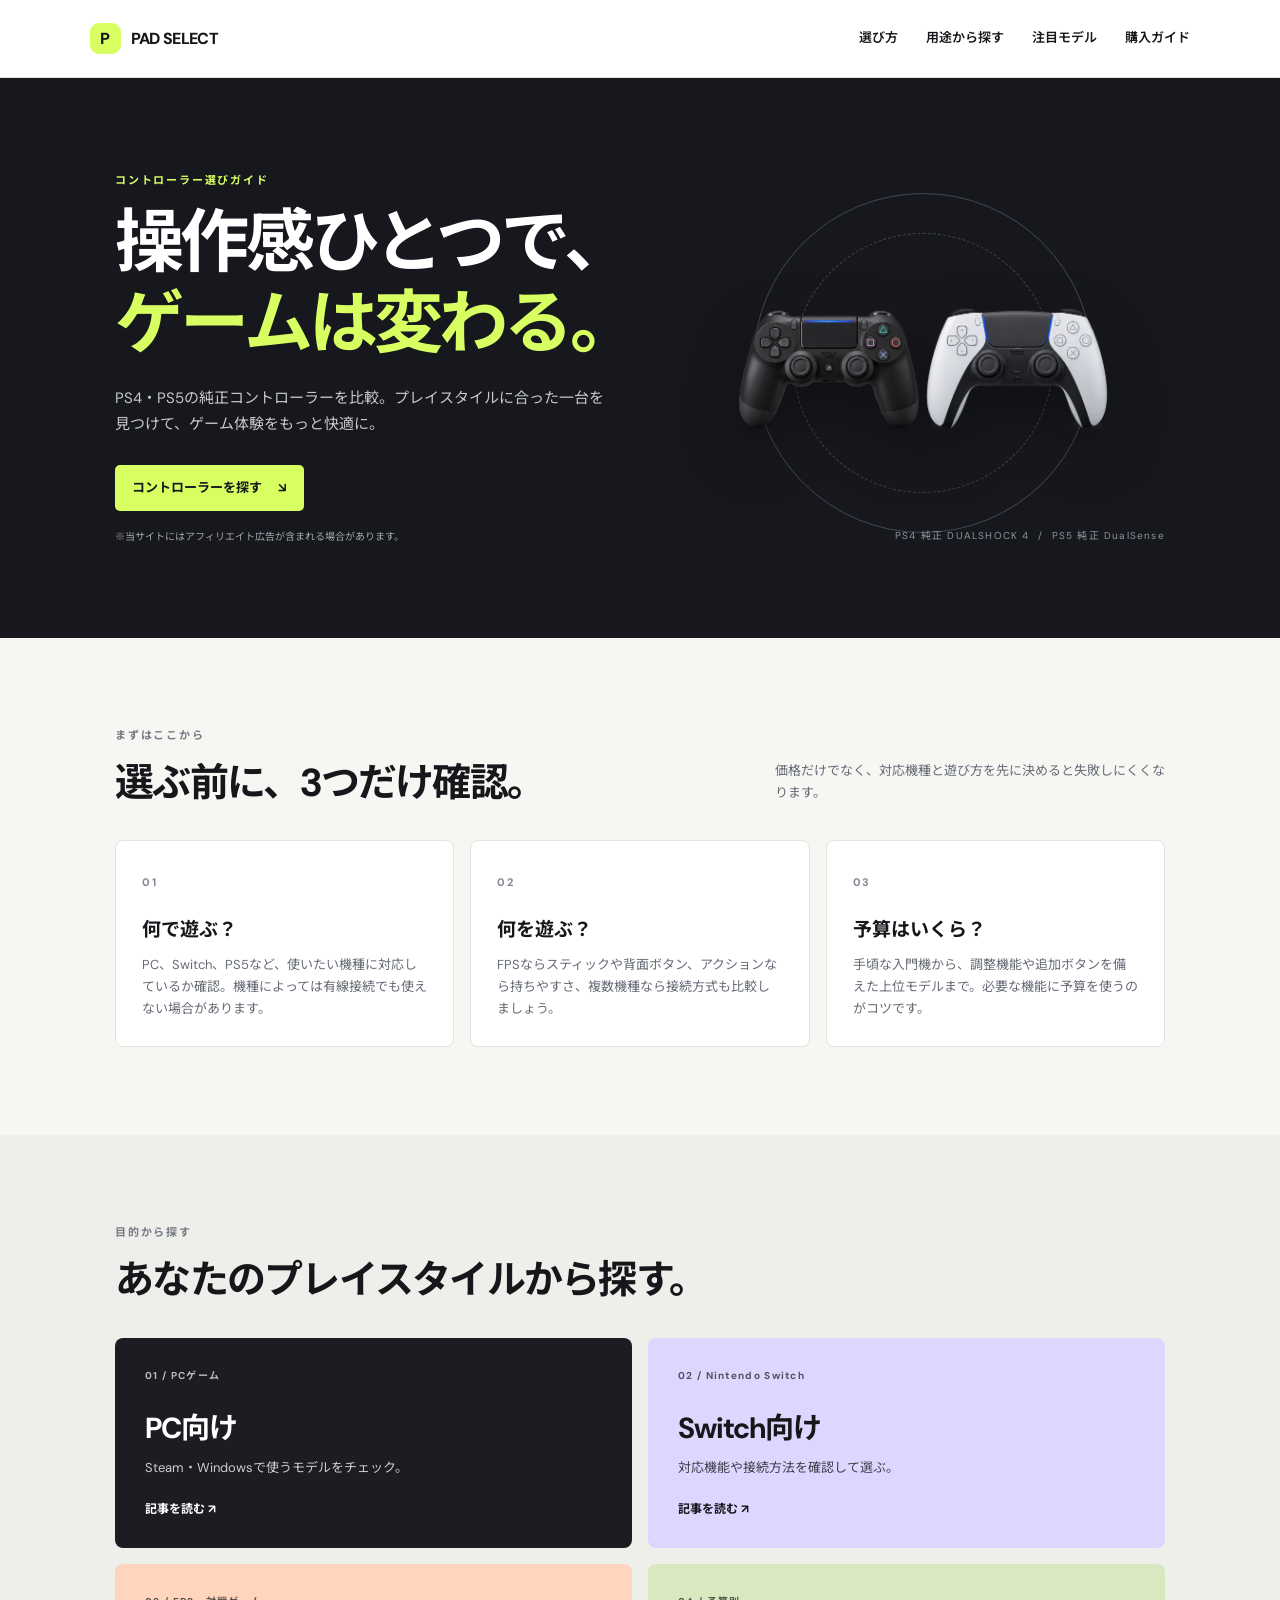
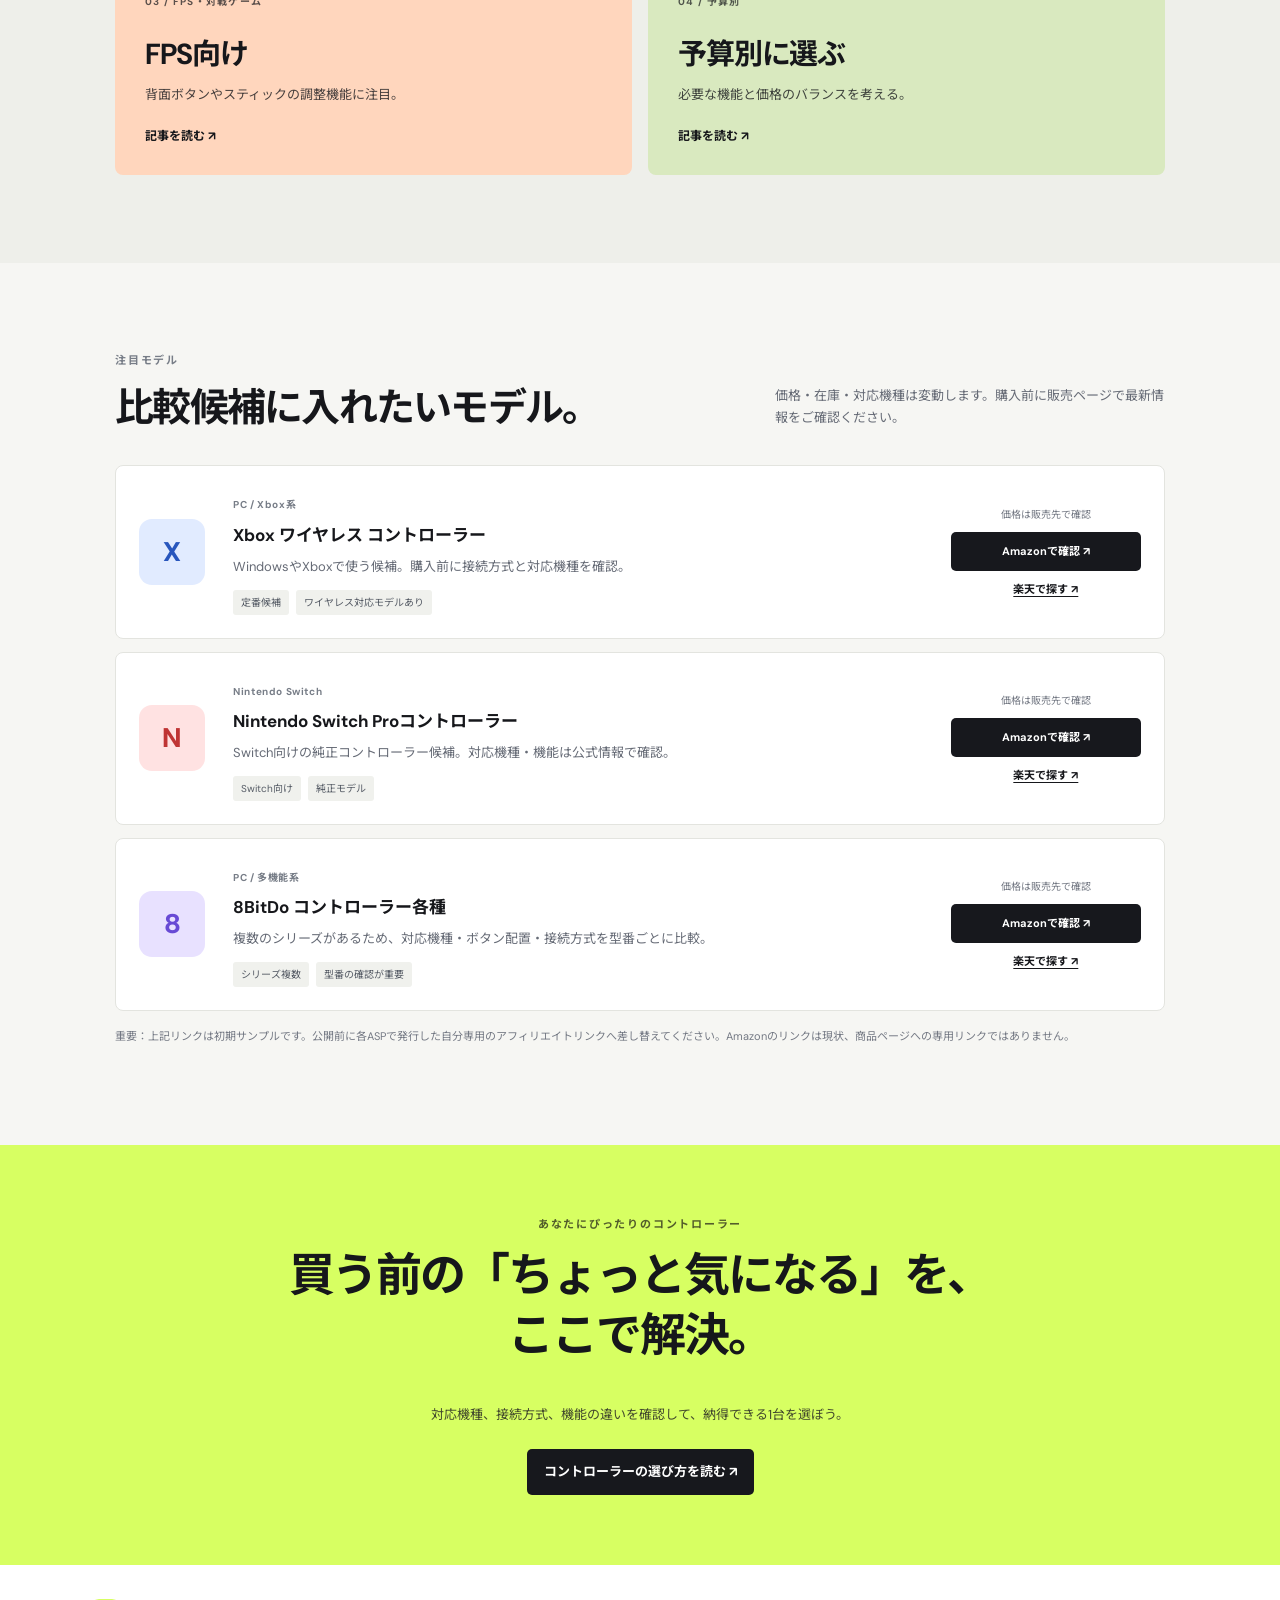
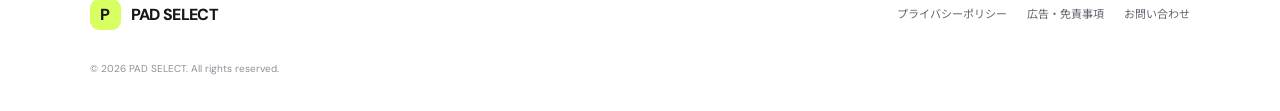
==== commit caa8c7d4: "Add files via upload" ====
--- a/index.html
+++ b/index.html
@@ -15,21 +15,21 @@
 <main>
 <section class="hero">
   <div class="hero-copy">
-    <p class="eyebrow">CONTROLLER BUYING GUIDE</p>
-    <h1>その操作感が、<br><span>ゲームを変える。</span></h1>
-    <p class="hero-lead">PC・Nintendo Switch・PlayStation向け。用途や予算に合わせて、ぴったりのゲームコントローラーを見つけよう。</p>
-    <a class="button button-light" href="#categories">自分に合うコントローラーを探す <span>↘</span></a>
+    <p class="eyebrow">コントローラー選びガイド</p>
+    <h1>操作感ひとつで、<br><span>ゲームは変わる。</span></h1>
+    <p class="hero-lead">PS4・PS5の純正コントローラーを比較。プレイスタイルに合った一台を見つけて、ゲーム体験をもっと快適に。</p>
+    <a class="button button-light" href="#categories">コントローラーを探す <span>↘</span></a>
     <p class="notice">※当サイトにはアフィリエイト広告が含まれる場合があります。</p>
   </div>
   <div class="hero-art hero-art-playstation" aria-label="PS4のDUALSHOCK 4とPS5のDualSenseコントローラー">
     <div class="orbit orbit-one"></div><div class="orbit orbit-two"></div>
     <img class="playstation-controllers" src="playstation-controllers.png" alt="左に黒いPS4 DUALSHOCK 4、右に白黒のPS5 DualSenseコントローラー">
-    <div class="art-label">PS4 DUALSHOCK 4&nbsp; / &nbsp;PS5 DUALSENSE</div>
+    <div class="art-label">PS4 純正 DUALSHOCK 4&nbsp; / &nbsp;PS5 純正 DualSense</div>
   </div>
 </section>
 
 <section class="section" id="choose">
-  <div class="section-heading"><div><p class="eyebrow">START HERE</p><h2>選ぶ前に、3つだけ確認。</h2></div><p>価格だけでなく、対応機種と遊び方を先に決めると失敗しにくくなります。</p></div>
+  <div class="section-heading"><div><p class="eyebrow">まずはここから</p><h2>選ぶ前に、3つだけ確認。</h2></div><p>価格だけでなく、対応機種と遊び方を先に決めると失敗しにくくなります。</p></div>
   <div class="three-grid">
     <article class="info-card"><span class="number">01</span><h3>何で遊ぶ？</h3><p>PC、Switch、PS5など、使いたい機種に対応しているか確認。機種によっては有線接続でも使えない場合があります。</p></article>
     <article class="info-card"><span class="number">02</span><h3>何を遊ぶ？</h3><p>FPSならスティックや背面ボタン、アクションなら持ちやすさ、複数機種なら接続方式も比較しましょう。</p></article>
@@ -38,17 +38,17 @@
 </section>
 
 <section class="section category-section" id="categories">
-  <div class="section-heading"><div><p class="eyebrow">BROWSE BY NEED</p><h2>あなたのプレイスタイルから探す。</h2></div></div>
+  <div class="section-heading"><div><p class="eyebrow">目的から探す</p><h2>あなたのプレイスタイルから探す。</h2></div></div>
   <div class="category-grid">
-    <a class="category-card category-dark" href="articles/pc-controller.html"><span>01 / PC GAMING</span><h3>PC向け</h3><p>Steam・Windowsで使うモデルをチェック。</p><b>記事を読む ↗</b></a>
-    <a class="category-card category-purple" href="articles/switch-controller.html"><span>02 / NINTENDO SWITCH</span><h3>Switch向け</h3><p>対応機能や接続方法を確認して選ぶ。</p><b>記事を読む ↗</b></a>
-    <a class="category-card category-orange" href="articles/fps-controller.html"><span>03 / FPS & COMPETITIVE</span><h3>FPS向け</h3><p>背面ボタンやスティックの調整機能に注目。</p><b>記事を読む ↗</b></a>
-    <a class="category-card category-green" href="articles/budget-controller.html"><span>04 / BUDGET</span><h3>予算別に選ぶ</h3><p>必要な機能と価格のバランスを考える。</p><b>記事を読む ↗</b></a>
+    <a class="category-card category-dark" href="articles/pc-controller.html"><span>01 / PCゲーム</span><h3>PC向け</h3><p>Steam・Windowsで使うモデルをチェック。</p><b>記事を読む ↗</b></a>
+    <a class="category-card category-purple" href="articles/switch-controller.html"><span>02 / Nintendo Switch</span><h3>Switch向け</h3><p>対応機能や接続方法を確認して選ぶ。</p><b>記事を読む ↗</b></a>
+    <a class="category-card category-orange" href="articles/fps-controller.html"><span>03 / FPS・対戦ゲーム</span><h3>FPS向け</h3><p>背面ボタンやスティックの調整機能に注目。</p><b>記事を読む ↗</b></a>
+    <a class="category-card category-green" href="articles/budget-controller.html"><span>04 / 予算別</span><h3>予算別に選ぶ</h3><p>必要な機能と価格のバランスを考える。</p><b>記事を読む ↗</b></a>
   </div>
 </section>
 
 <section class="section" id="ranking">
-  <div class="section-heading"><div><p class="eyebrow">MODEL SHORTLIST</p><h2>比較候補に入れたいモデル。</h2></div><p>価格・在庫・対応機種は変動します。購入前に販売ページで最新情報をご確認ください。</p></div>
+  <div class="section-heading"><div><p class="eyebrow">注目モデル</p><h2>比較候補に入れたいモデル。</h2></div><p>価格・在庫・対応機種は変動します。購入前に販売ページで最新情報をご確認ください。</p></div>
   <div class="product-list">
     <article class="product-card"><div class="product-symbol symbol-blue">X</div><div class="product-copy"><span class="product-tag">PC / Xbox系</span><h3>Xbox ワイヤレス コントローラー</h3><p>WindowsやXboxで使う候補。購入前に接続方式と対応機種を確認。</p><div class="specs"><span>定番候補</span><span>ワイヤレス対応モデルあり</span></div></div><div class="product-action"><span class="price">価格は販売先で確認</span><a class="button button-dark affiliate-link" href="https://www.amazon.co.jp/" target="_blank" rel="sponsored nofollow noopener">Amazonで確認 ↗</a><a class="text-link affiliate-link" href="https://search.rakuten.co.jp/search/mall/Xbox+ワイヤレス+コントローラー/" target="_blank" rel="sponsored nofollow noopener">楽天で探す ↗</a></div></article>
     <article class="product-card"><div class="product-symbol symbol-red">N</div><div class="product-copy"><span class="product-tag">Nintendo Switch</span><h3>Nintendo Switch Proコントローラー</h3><p>Switch向けの純正コントローラー候補。対応機種・機能は公式情報で確認。</p><div class="specs"><span>Switch向け</span><span>純正モデル</span></div></div><div class="product-action"><span class="price">価格は販売先で確認</span><a class="button button-dark affiliate-link" href="https://www.amazon.co.jp/" target="_blank" rel="sponsored nofollow noopener">Amazonで確認 ↗</a><a class="text-link affiliate-link" href="https://search.rakuten.co.jp/search/mall/Nintendo+Switch+Proコントローラー/" target="_blank" rel="sponsored nofollow noopener">楽天で探す ↗</a></div></article>
@@ -58,7 +58,7 @@
 </section>
 
 <section class="cta">
-  <p class="eyebrow">THE RIGHT CONTROLLER FOR YOU</p><h2>買う前の「ちょっと気になる」を、<br>ここで解決。</h2><p>対応機種、接続方式、機能の違いを確認して、納得できる1台を選ぼう。</p><a class="button button-light" href="articles/buying-guide.html">コントローラーの選び方を読む ↗</a>
+  <p class="eyebrow">あなたにぴったりのコントローラー</p><h2>買う前の「ちょっと気になる」を、<br>ここで解決。</h2><p>対応機種、接続方式、機能の違いを確認して、納得できる1台を選ぼう。</p><a class="button button-light" href="articles/buying-guide.html">コントローラーの選び方を読む ↗</a>
 </section>
 </main>
 <footer class="site-footer"><a class="brand" href="index.html"><span class="brand-mark">P</span> PAD SELECT</a><div class="footer-links"><a href="privacy.html">プライバシーポリシー</a><a href="disclosure.html">広告・免責事項</a><a href="contact.html">お問い合わせ</a></div><p>© 2026 PAD SELECT. All rights reserved.</p></footer>
--- a/style.css
+++ b/style.css
@@ -4,8 +4,8 @@
 
 /* PlayStation controller hero artwork */
 .hero-art-playstation{min-width:0;}
-.playstation-controllers{position:relative;z-index:1;display:block;width:min(100%,650px);height:auto;object-fit:contain;filter:drop-shadow(0 22px 30px #0005);}
+.playstation-controllers{position:relative;z-index:1;display:block;width:min(82%,480px);height:auto;object-fit:contain;filter:drop-shadow(0 22px 30px #0005);}
 .hero-art-playstation .orbit{width:340px;height:340px;}
 .hero-art-playstation .orbit-two{width:260px;height:260px;}
 .hero-art-playstation .art-label{right:0;bottom:0;font-size:10px;letter-spacing:.12em;}
-@media(max-width:760px){.playstation-controllers{width:100%;}.hero-art-playstation{height:270px;}.hero-art-playstation .orbit{width:260px;height:260px;}.hero-art-playstation .orbit-two{width:205px;height:205px;}.hero-art-playstation .art-label{right:0;bottom:-3px;font-size:8px;}}
+@media(max-width:760px){.playstation-controllers{width:min(88%,420px);}.hero-art-playstation{height:270px;}.hero-art-playstation .orbit{width:260px;height:260px;}.hero-art-playstation .orbit-two{width:205px;height:205px;}.hero-art-playstation .art-label{right:0;bottom:-3px;font-size:8px;}}
